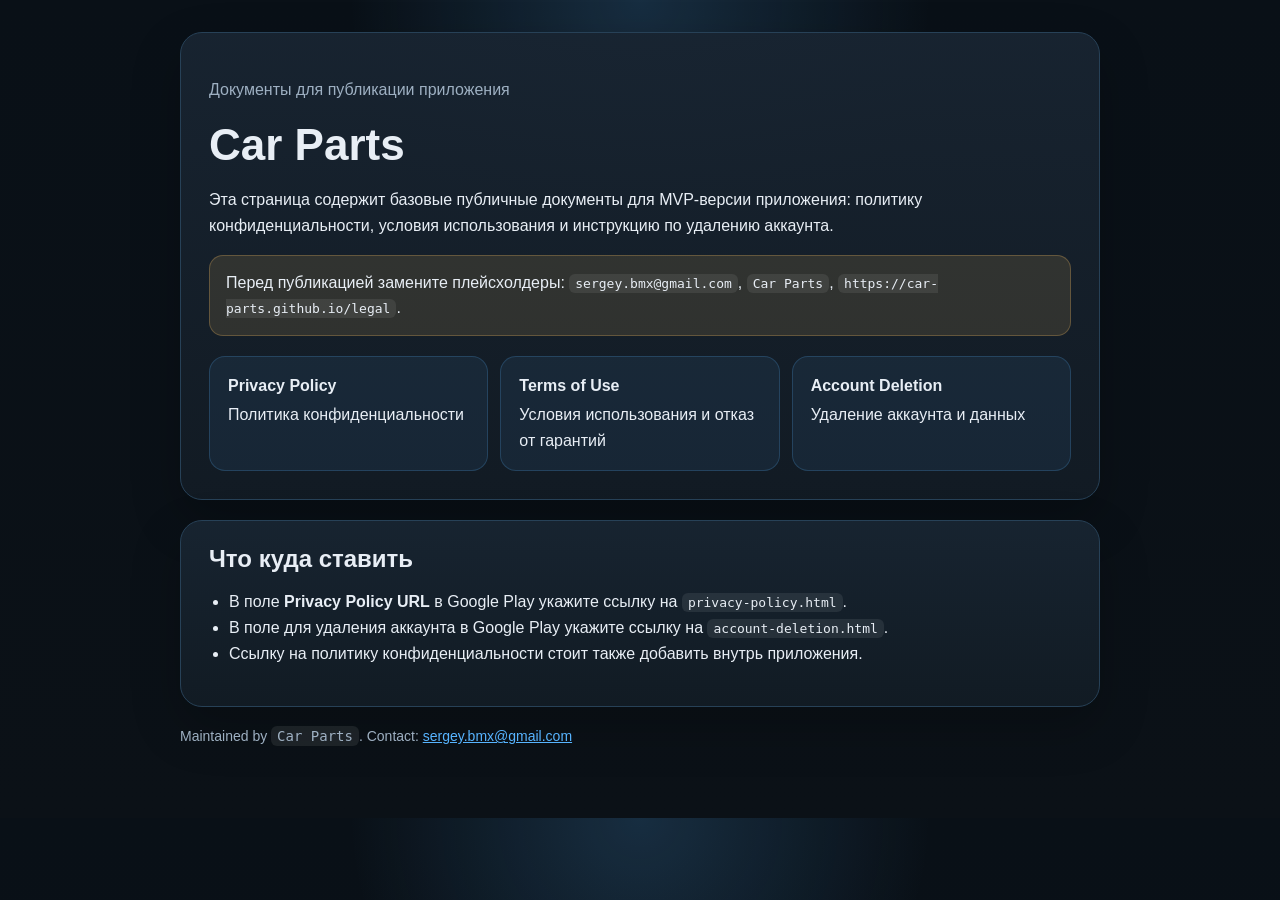
==== docs/index.html @ 0e941bc9 "Add files via upload" ====
<!doctype html>
<html lang="ru">

<head>
    <meta charset="UTF-8" />
    <meta name="viewport" content="width=device-width, initial-scale=1.0" />
    <title>Car Parts Legal</title>
    <link rel="stylesheet" href="./styles.css" />
</head>

<body>
    <main class="page">
        <section class="hero">
            <p class="muted">Документы для публикации приложения</p>
            <h1>Car Parts</h1>
            <p>
                Эта страница содержит базовые публичные документы для MVP-версии приложения: политику конфиденциальности, условия использования и инструкцию по удалению аккаунта.
            </p>
            <div class="notice">
                Перед публикацией замените плейсхолдеры:
                <code>sergey.bmx@gmail.com</code>, <code>Car Parts</code>,
                <code>https://car-parts.github.io/legal</code>.
            </div>
            <div class="links">
                <a class="link-card" href="./privacy-policy.html">
                    <strong>Privacy Policy</strong> Политика конфиденциальности
                </a>
                <a class="link-card" href="./terms.html">
                    <strong>Terms of Use</strong> Условия использования и отказ от гарантий
                </a>
                <a class="link-card" href="./account-deletion.html">
                    <strong>Account Deletion</strong> Удаление аккаунта и данных
                </a>
            </div>
        </section>

        <section class="card">
            <h2>Что куда ставить</h2>
            <ul>
                <li>
                    В поле <strong>Privacy Policy URL</strong> в Google Play укажите ссылку на
                    <code>privacy-policy.html</code>.
                </li>
                <li>
                    В поле для удаления аккаунта в Google Play укажите ссылку на
                    <code>account-deletion.html</code>.
                </li>
                <li>
                    Ссылку на политику конфиденциальности стоит также добавить внутрь приложения.
                </li>
            </ul>
        </section>

        <p class="footer">
            Maintained by <code>Car Parts</code>. Contact: <a href="mailto:sergey.bmx@gmail.com">sergey.bmx@gmail.com</a>
        </p>
    </main>
</body>

</html>
---- docs/styles.css ----
:root {
  color-scheme: dark;
  --bg: #0b1117;
  --panel: #121b24;
  --panel-2: #182431;
  --text: #e8eef5;
  --muted: #9eb0c2;
  --line: #274157;
  --accent: #57b4ff;
}

* {
  box-sizing: border-box;
}

body {
  margin: 0;
  font-family: -apple-system, BlinkMacSystemFont, "Segoe UI", sans-serif;
  background:
    radial-gradient(circle at top, rgba(87, 180, 255, 0.18), transparent 28%),
    linear-gradient(180deg, #091017, var(--bg));
  color: var(--text);
  line-height: 1.6;
}

.page {
  width: min(920px, calc(100% - 32px));
  margin: 0 auto;
  padding: 32px 0 56px;
}

.hero,
.card {
  background: linear-gradient(180deg, rgba(24, 36, 49, 0.96), rgba(18, 27, 36, 0.96));
  border: 1px solid var(--line);
  border-radius: 22px;
  box-shadow: 0 20px 50px rgba(0, 0, 0, 0.22);
}

.hero {
  padding: 28px;
  margin-bottom: 20px;
}

.card {
  padding: 24px 28px;
  margin-bottom: 16px;
}

h1,
h2,
h3 {
  margin-top: 0;
  line-height: 1.2;
}

h1 {
  font-size: clamp(30px, 5vw, 44px);
  margin-bottom: 10px;
}

h2 {
  font-size: 24px;
  margin-bottom: 12px;
}

h3 {
  font-size: 18px;
  margin-bottom: 8px;
}

p,
li {
  color: var(--text);
}

.muted,
small {
  color: var(--muted);
}

.links {
  display: grid;
  grid-template-columns: repeat(auto-fit, minmax(220px, 1fr));
  gap: 12px;
  margin-top: 20px;
}

.link-card {
  display: block;
  padding: 16px 18px;
  color: var(--text);
  text-decoration: none;
  background: rgba(87, 180, 255, 0.08);
  border: 1px solid rgba(87, 180, 255, 0.2);
  border-radius: 16px;
}

.link-card strong {
  display: block;
  margin-bottom: 4px;
}

a {
  color: var(--accent);
}

ul,
ol {
  padding-left: 20px;
}

code {
  padding: 2px 6px;
  border-radius: 6px;
  background: rgba(255, 255, 255, 0.08);
}

.notice {
  padding: 14px 16px;
  border-radius: 14px;
  background: rgba(255, 194, 102, 0.12);
  border: 1px solid rgba(255, 194, 102, 0.25);
}

.footer {
  margin-top: 18px;
  color: var(--muted);
  font-size: 14px;
}
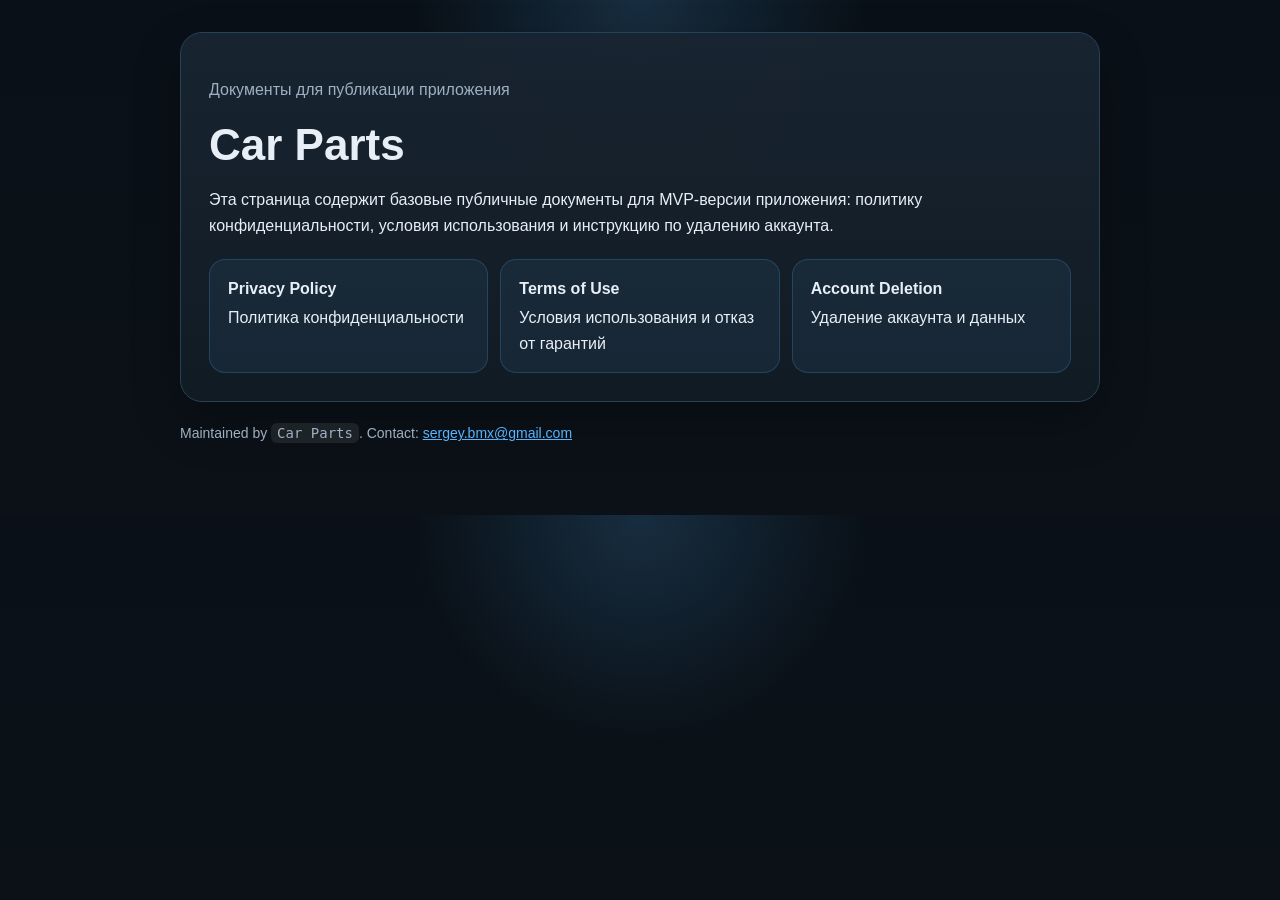
==== commit 70902e75: "Remove placeholder notice and setup instructions Removed placeholder notice and section on app setup" ====
--- a/docs/index.html
+++ b/docs/index.html
@@ -16,11 +16,7 @@
             <p>
                 Эта страница содержит базовые публичные документы для MVP-версии приложения: политику конфиденциальности, условия использования и инструкцию по удалению аккаунта.
             </p>
-            <div class="notice">
-                Перед публикацией замените плейсхолдеры:
-                <code>sergey.bmx@gmail.com</code>, <code>Car Parts</code>,
-                <code>https://car-parts.github.io/legal</code>.
-            </div>
+            
             <div class="links">
                 <a class="link-card" href="./privacy-policy.html">
                     <strong>Privacy Policy</strong> Политика конфиденциальности
@@ -34,22 +30,7 @@
             </div>
         </section>
 
-        <section class="card">
-            <h2>Что куда ставить</h2>
-            <ul>
-                <li>
-                    В поле <strong>Privacy Policy URL</strong> в Google Play укажите ссылку на
-                    <code>privacy-policy.html</code>.
-                </li>
-                <li>
-                    В поле для удаления аккаунта в Google Play укажите ссылку на
-                    <code>account-deletion.html</code>.
-                </li>
-                <li>
-                    Ссылку на политику конфиденциальности стоит также добавить внутрь приложения.
-                </li>
-            </ul>
-        </section>
+        
 
         <p class="footer">
             Maintained by <code>Car Parts</code>. Contact: <a href="mailto:sergey.bmx@gmail.com">sergey.bmx@gmail.com</a>
@@ -57,4 +38,4 @@
     </main>
 </body>
 
-</html>+</html>
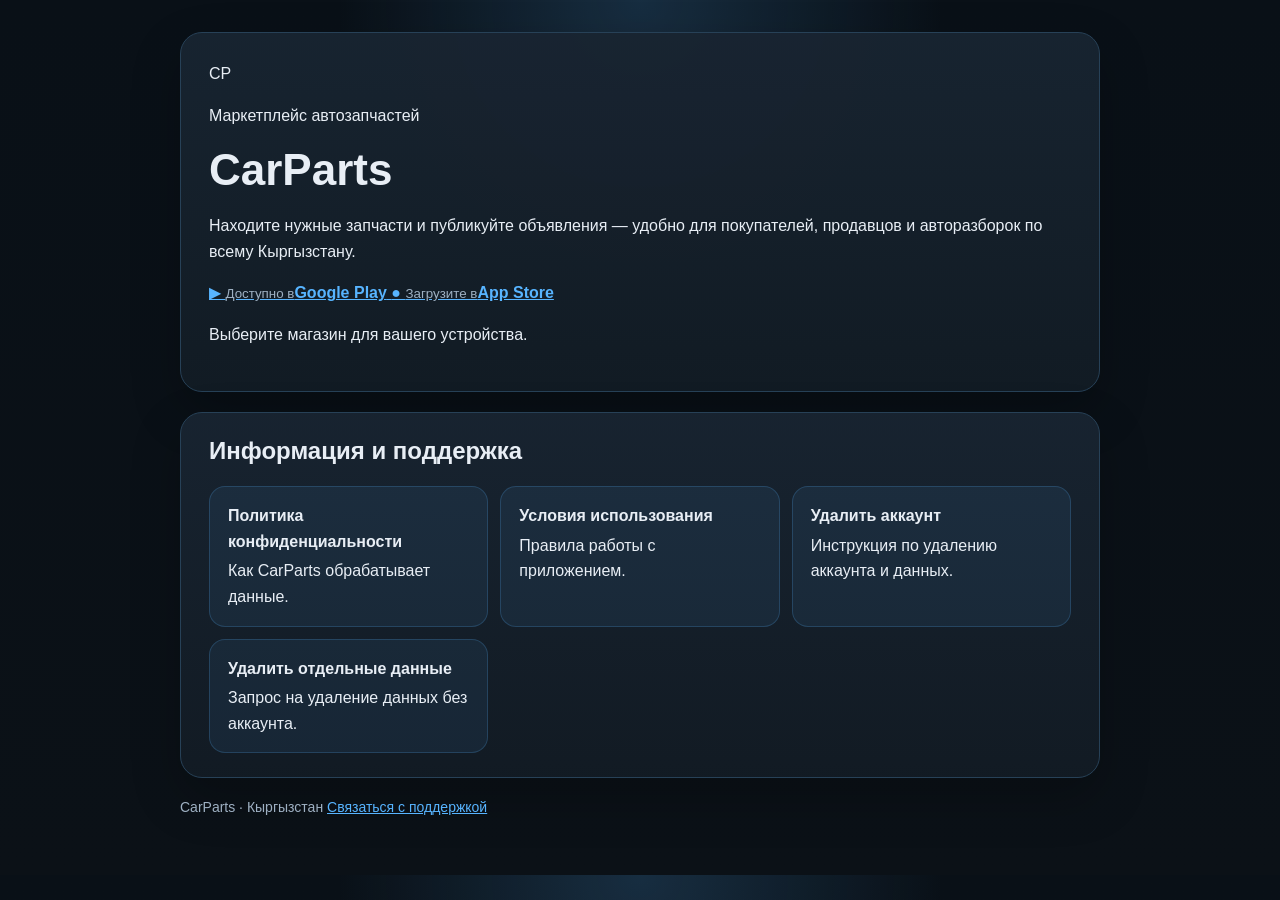
==== commit 2fdb48cf: "Revamp CarParts landing page layout and content Updated the HTML structure and content for the CarPa" ====
--- a/docs/index.html
+++ b/docs/index.html
@@ -4,37 +4,71 @@
 <head>
     <meta charset="UTF-8" />
     <meta name="viewport" content="width=device-width, initial-scale=1.0" />
-    <title>Car Parts Legal</title>
+    <meta name="theme-color" content="#091017" />
+    <meta name="description"
+        content="CarParts — покупка и продажа автозапчастей в Кыргызстане. Найдите нужную деталь или разместите объявление." />
+    <meta property="og:type" content="website" />
+    <meta property="og:title" content="CarParts — автозапчасти в Кыргызстане" />
+    <meta property="og:description"
+        content="Находите запчасти, сравнивайте предложения и публикуйте свои объявления в CarParts." />
+    <title>CarParts — автозапчасти в Кыргызстане</title>
     <link rel="stylesheet" href="./styles.css" />
 </head>
 
 <body>
-    <main class="page">
-        <section class="hero">
-            <p class="muted">Документы для публикации приложения</p>
-            <h1>Car Parts</h1>
-            <p>
-                Эта страница содержит базовые публичные документы для MVP-версии приложения: политику конфиденциальности, условия использования и инструкцию по удалению аккаунта.
+    <main class="page landing">
+        <section class="hero landing-hero">
+            <div class="brand-mark" aria-hidden="true">CP</div>
+            <p class="eyebrow">Маркетплейс автозапчастей</p>
+            <h1>CarParts</h1>
+            <p class="landing-copy">
+                Находите нужные запчасти и публикуйте объявления — удобно для покупателей,
+                продавцов и авторазборок по всему Кыргызстану.
             </p>
-            
+
+            <div class="store-links" aria-label="Скачать приложение CarParts">
+                <a class="store-button store-android"
+                    href="https://play.google.com/store/apps/details?id=com.app.car_parts"
+                    target="_blank" rel="noopener noreferrer">
+                    <span class="store-icon" aria-hidden="true">▶</span>
+                    <span><small>Доступно в</small><strong>Google Play</strong></span>
+                </a>
+                <a class="store-button store-ios"
+                    href="https://apps.apple.com/kg/app/car-parts-kg/id6757916242"
+                    target="_blank" rel="noopener noreferrer">
+                    <span class="store-icon apple-icon" aria-hidden="true">●</span>
+                    <span><small>Загрузите в</small><strong>App Store</strong></span>
+                </a>
+            </div>
+            <p class="store-note">Выберите магазин для вашего устройства.</p>
+        </section>
+
+        <section class="card site-links">
+            <h2>Информация и поддержка</h2>
             <div class="links">
                 <a class="link-card" href="./privacy-policy.html">
-                    <strong>Privacy Policy</strong> Политика конфиденциальности
+                    <strong>Политика конфиденциальности</strong>
+                    Как CarParts обрабатывает данные.
                 </a>
                 <a class="link-card" href="./terms.html">
-                    <strong>Terms of Use</strong> Условия использования и отказ от гарантий
+                    <strong>Условия использования</strong>
+                    Правила работы с приложением.
                 </a>
                 <a class="link-card" href="./account-deletion.html">
-                    <strong>Account Deletion</strong> Удаление аккаунта и данных
+                    <strong>Удалить аккаунт</strong>
+                    Инструкция по удалению аккаунта и данных.
+                </a>
+                <a class="link-card" href="./data-deletion.html">
+                    <strong>Удалить отдельные данные</strong>
+                    Запрос на удаление данных без аккаунта.
                 </a>
             </div>
         </section>
 
-        
-
-        <p class="footer">
-            Maintained by <code>Car Parts</code>. Contact: <a href="mailto:sergey.bmx@gmail.com">sergey.bmx@gmail.com</a>
-        </p>
+        <footer class="footer">
+            <span>CarParts · Кыргызстан</span>
+            <a href="mailto:sergey.bmx@gmail.com">Связаться с поддержкой</a>
+        </footer>
     </main>
 </body>
 
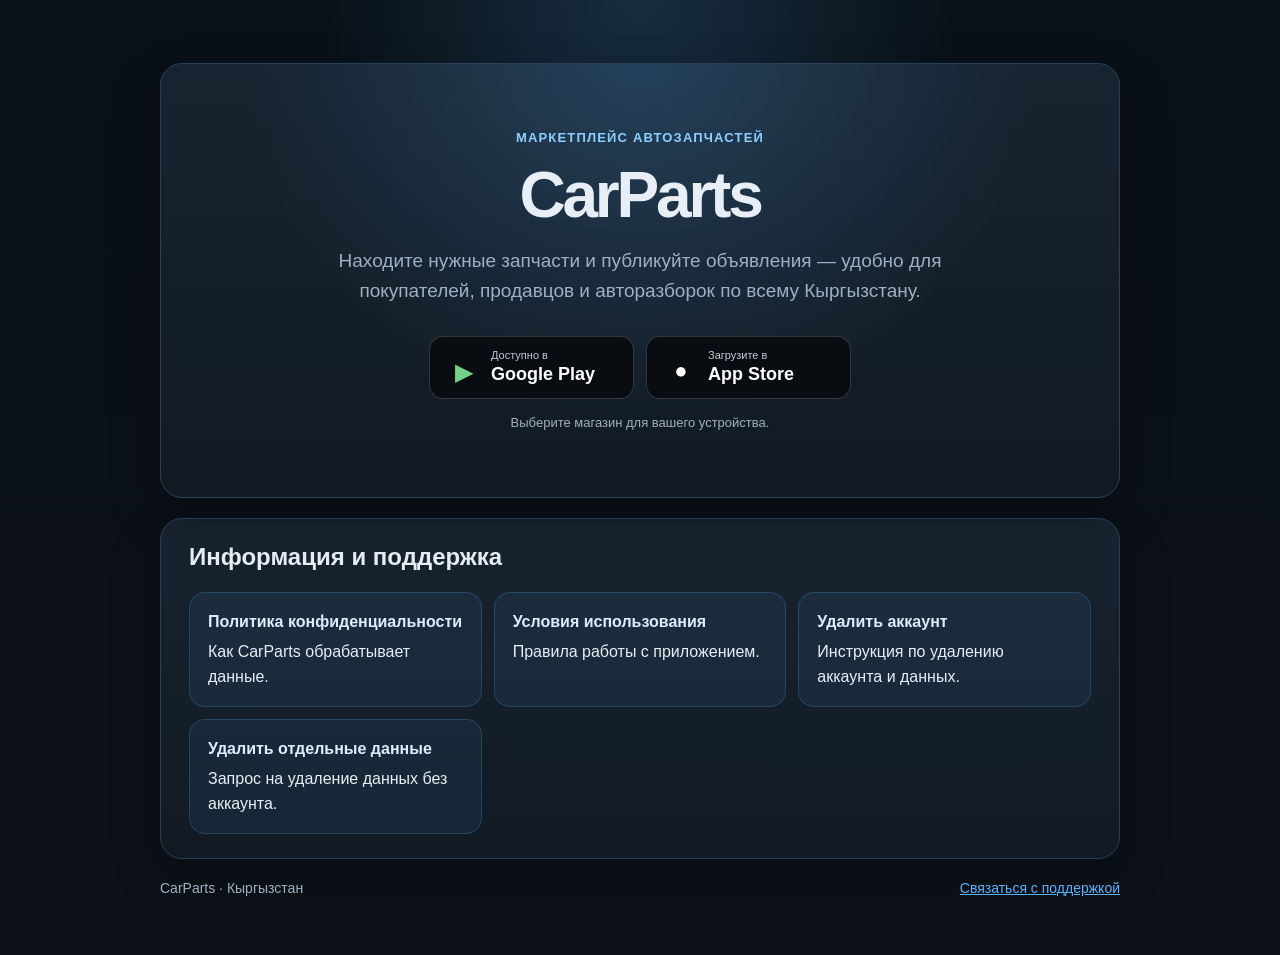
==== commit 8c46e802: "Remove brand mark from landing page" ====
--- a/docs/index.html
+++ b/docs/index.html
@@ -18,7 +18,6 @@
 <body>
     <main class="page landing">
         <section class="hero landing-hero">
-            <div class="brand-mark" aria-hidden="true">CP</div>
             <p class="eyebrow">Маркетплейс автозапчастей</p>
             <h1>CarParts</h1>
             <p class="landing-copy">
--- a/docs/styles.css
+++ b/docs/styles.css
@@ -128,3 +128,170 @@
   color: var(--muted);
   font-size: 14px;
 }
+
+.landing {
+  width: min(960px, calc(100% - 32px));
+  padding-top: clamp(24px, 7vh, 72px);
+}
+
+.landing-hero {
+  position: relative;
+  overflow: hidden;
+  padding: clamp(30px, 7vw, 64px) 24px;
+  text-align: center;
+  background:
+    radial-gradient(ellipse at 50% 0%, rgba(87, 180, 255, 0.2), transparent 58%),
+    linear-gradient(180deg, rgba(24, 36, 49, 0.98), rgba(18, 27, 36, 0.98));
+}
+
+.brand-mark {
+  display: grid;
+  width: 68px;
+  height: 68px;
+  margin: 0 auto 20px;
+  place-items: center;
+  border: 1px solid rgba(117, 196, 255, 0.42);
+  border-radius: 21px;
+  background: linear-gradient(145deg, #1688dc, #17456e);
+  box-shadow: 0 12px 32px rgba(30, 139, 220, 0.28);
+  color: white;
+  font-size: 22px;
+  font-weight: 800;
+  letter-spacing: -1px;
+}
+
+.eyebrow {
+  margin: 0 0 8px;
+  color: #8dcfff;
+  font-size: 13px;
+  font-weight: 700;
+  letter-spacing: 0.09em;
+  text-transform: uppercase;
+}
+
+.landing-hero h1 {
+  margin-bottom: 12px;
+  font-size: clamp(40px, 8vw, 64px);
+  letter-spacing: -0.05em;
+}
+
+.landing-copy {
+  max-width: 620px;
+  margin: 0 auto;
+  color: var(--muted);
+  font-size: clamp(16px, 2.5vw, 19px);
+}
+
+.store-links {
+  display: flex;
+  flex-wrap: wrap;
+  justify-content: center;
+  gap: 12px;
+  margin-top: 30px;
+}
+
+.store-button {
+  display: flex;
+  min-width: 205px;
+  align-items: center;
+  gap: 12px;
+  padding: 12px 19px;
+  border: 1px solid rgba(255, 255, 255, 0.17);
+  border-radius: 14px;
+  background: #090d12;
+  color: #fff;
+  text-align: left;
+  text-decoration: none;
+  transition: transform 150ms ease, border-color 150ms ease, background 150ms ease;
+}
+
+.store-button:hover {
+  transform: translateY(-2px);
+  border-color: rgba(117, 196, 255, 0.68);
+  background: #111b25;
+}
+
+.store-button:focus-visible,
+.link-card:focus-visible {
+  outline: 3px solid #8dcfff;
+  outline-offset: 3px;
+}
+
+.store-button span:last-child {
+  display: grid;
+  line-height: 1.25;
+}
+
+.store-button small {
+  color: #c1cad4;
+  font-size: 11px;
+}
+
+.store-button strong {
+  font-size: 18px;
+  font-weight: 650;
+}
+
+.store-icon {
+  display: grid;
+  width: 30px;
+  height: 30px;
+  place-items: center;
+  color: #72d28b;
+  font-size: 24px;
+}
+
+.apple-icon {
+  color: white;
+  font-size: 22px;
+}
+
+.store-note {
+  margin: 14px 0 0;
+  color: var(--muted);
+  font-size: 13px;
+}
+
+.site-links h2 {
+  margin-bottom: 0;
+}
+
+.landing .link-card {
+  min-height: 92px;
+}
+
+.landing .link-card strong {
+  color: #dbeeff;
+}
+
+.landing .footer {
+  display: flex;
+  flex-wrap: wrap;
+  justify-content: space-between;
+  gap: 8px 20px;
+}
+
+@media (max-width: 480px) {
+  .store-links,
+  .store-button {
+    width: 100%;
+  }
+
+  .store-button {
+    justify-content: center;
+  }
+
+  .landing .footer {
+    justify-content: center;
+    text-align: center;
+  }
+}
+
+@media (prefers-reduced-motion: reduce) {
+  *,
+  *::before,
+  *::after {
+    scroll-behavior: auto !important;
+    transition-duration: 0.01ms !important;
+  }
+}
